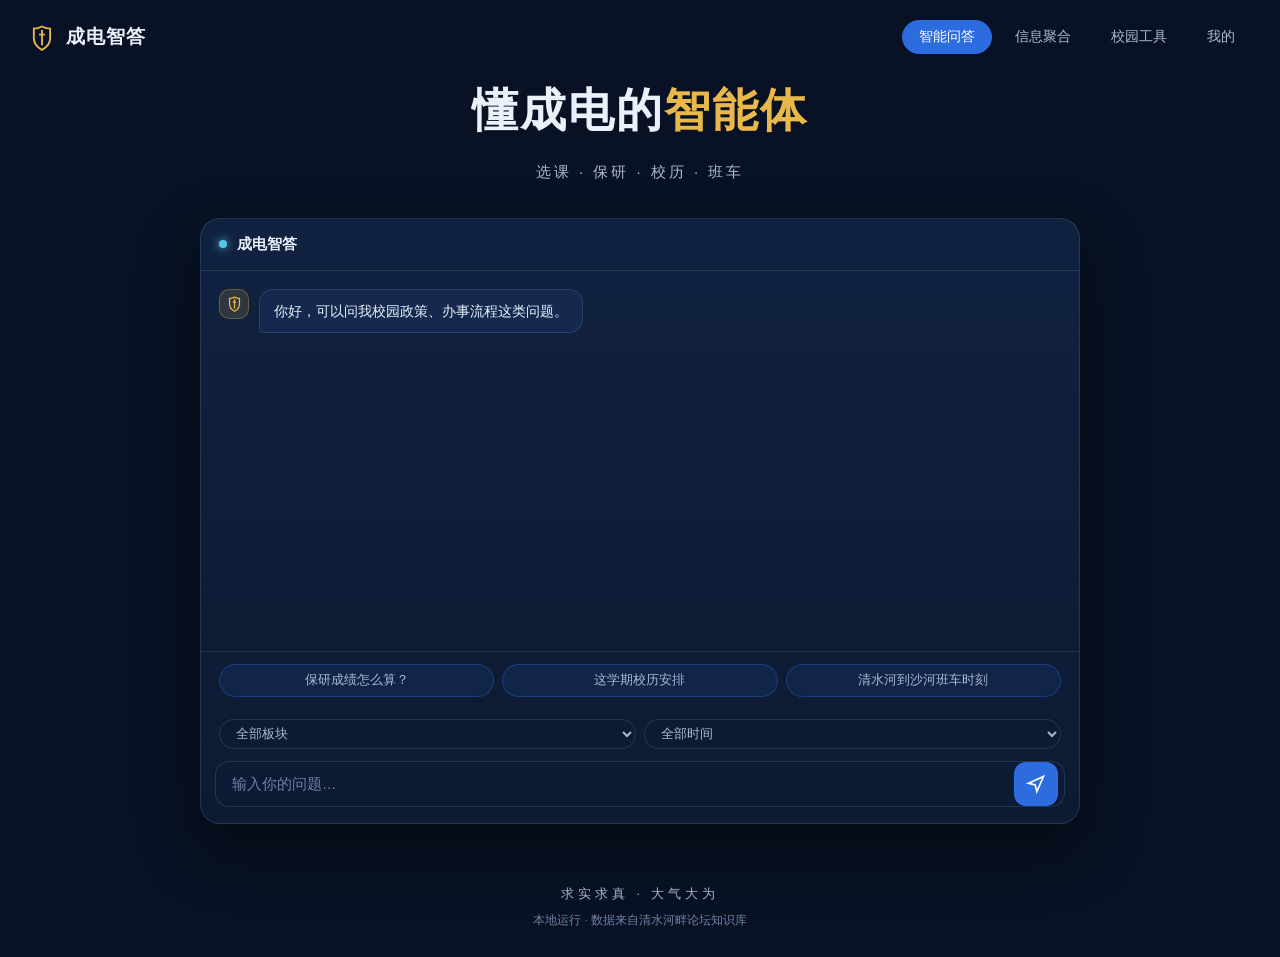
==== frontend/index.html @ b2af56e9 "refactor: 前端迁至 frontend/ 并拆分资源，补充前后端接口文档 - web/ 重命名为 frontend/，单文件拆为 index.html + assets/{style.css," ====
<!DOCTYPE html>
<html lang="zh-CN">
<head>
<meta charset="UTF-8">
<meta name="viewport" content="width=device-width, initial-scale=1.0">
<title>成电智答 · 电子科技大学校园智能体</title>
<link rel="icon" href="data:,">
<link rel="stylesheet" href="https://miaoda.feishu.cn/fonts/css2?family=Noto+Serif+SC:wght@600;700;900&family=Noto+Sans+SC:wght@300;400;500;700&display=swap">
<link rel="stylesheet" href="assets/style.css">
</head>
<body>
<div class="page">
  <div class="bg"></div>
  <div class="veil"></div>
  <div class="content">

    <div class="bar">
      <span class="brand">
        <svg class="logo" viewBox="0 0 24 24" fill="none" stroke="currentColor" stroke-width="1.6"><path d="M12 3c2.8 1.4 5 1.8 7 1.8v8.2c0 4.4-3.4 8-7 10-3.6-2-7-5.6-7-10V4.8c2 0 4.2-.4 7-1.8z"/><path d="M12 6v13M9.5 10h5"/></svg>
        成电智答
      </span>
      <nav class="nav" id="nav">
        <button class="nav-btn active" data-view="chat">智能问答</button>
        <button class="nav-btn" data-view="feed">信息聚合</button>
        <button class="nav-btn" data-view="tools">校园工具</button>
        <button class="nav-btn" data-view="mine">我的</button>
      </nav>
    </div>

    <div class="views">

      <!-- ===== 智能问答 ===== -->
      <section class="view active" id="view-chat">
        <div class="main">
          <h1>懂成电的<em>智能体</em></h1>
          <p class="sub">选课 · 保研 · 校历 · 班车</p>

          <div class="chat-card">
            <div class="chat-head">
              <span class="dot"></span>
              <span class="t">成电智答</span>
            </div>
            <div class="msg-area" id="msgArea">
              <div class="msg bot">
                <span class="msg-avatar"><svg viewBox="0 0 24 24" fill="none" stroke="currentColor" stroke-width="1.8"><path d="M12 3c2.8 1.4 5 1.8 7 1.8v8.2c0 4.4-3.4 8-7 10-3.6-2-7-5.6-7-10V4.8c2 0 4.2-.4 7-1.8z"/><path d="M12 6v13M9.5 10h5"/></svg></span>
                <div class="bubble">你好，可以问我校园政策、办事流程这类问题。</div>
              </div>
            </div>
            <div class="quick-row" id="quickRow">
              <button class="quick" data-q="保研成绩怎么算？">保研成绩怎么算？</button>
              <button class="quick" data-q="这学期校历安排">这学期校历安排</button>
              <button class="quick" data-q="清水河到沙河班车时刻">清水河到沙河班车时刻</button>
            </div>
            <div class="filter-row">
              <select id="boardSel" aria-label="板块筛选">
                <option value="">全部板块</option>
              </select>
              <select id="timeSel" aria-label="时间筛选">
                <option value="">全部时间</option>
                <option value="1m">最近一月</option>
                <option value="3m">最近三月</option>
                <option value="1y">最近一年</option>
                <option value="3y">最近三年</option>
              </select>
            </div>
            <div class="input-row">
              <div class="input-box">
                <input id="chatInput" type="text" placeholder="输入你的问题…" autocomplete="off">
                <button class="send-btn" id="sendBtn" aria-label="发送">
                  <svg viewBox="0 0 24 24" fill="none" stroke="currentColor" stroke-width="2"><path d="M3 11l18-8-8 18-2-8-8-2z"/></svg>
                </button>
              </div>
            </div>
          </div>
        </div>
      </section>

      <!-- ===== 信息聚合 ===== -->
      <section class="view" id="view-feed">
        <div class="pane">
          <div class="pane-head">
            <h2>信息<em>聚合</em></h2>
            <span class="pane-sub">通知公告 · 讲座 · 竞赛 · 招聘，来自论坛知识库</span>
          </div>
          <div class="feed-tabs" id="feedTabs"></div>
          <div class="feed-list" id="feedList"><div class="empty">加载中…</div></div>
          <div class="pager">
            <button id="prevPage">上一页</button>
            <span id="pageInfo"></span>
            <button id="nextPage">下一页</button>
          </div>
        </div>
      </section>

      <!-- ===== 校园工具 ===== -->
      <section class="view" id="view-tools">
        <div class="pane">
          <div class="pane-head">
            <h2>校园<em>工具</em></h2>
            <span class="pane-sub">校历 · 班车 · 课表 · 场馆，资料来自知识库检索</span>
          </div>
          <div class="tool-grid" id="toolGrid"><div class="empty">加载中…</div></div>
          <div class="tool-result" id="toolResult"></div>
        </div>
      </section>

      <!-- ===== 我的 ===== -->
      <section class="view" id="view-mine">
        <div class="pane">
          <div class="pane-head">
            <h2>我的<em>收藏</em></h2>
            <span class="pane-sub">收藏与订阅保存在本浏览器，无需登录</span>
          </div>
          <div class="mine-tabs">
            <button class="mtab active" data-mine="fav">收藏</button>
            <button class="mtab" data-mine="sub">订阅</button>
          </div>
          <div id="mineFav"><div class="empty">加载中…</div></div>
          <div id="mineSub" hidden></div>

          <div class="conn-box">
            <div class="conn-head" id="connToggle">
              <span>后端连接</span>
              <span class="state" id="connState">检测中…</span>
            </div>
            <div class="conn-body" id="connBody" hidden>
              <input type="text" id="apiBaseInput" placeholder="http://localhost:8000" spellcheck="false" />
              <div class="conn-actions">
                <button id="apiBaseSave">保存并重连</button>
                <button id="apiBaseReset" class="ghost">恢复默认</button>
              </div>
              <div class="conn-tip" id="connTip">
                本页面部署在 GitHub Pages（https），浏览器豁免 localhost 的混合内容限制，因此可直接访问本机后端。
                若后端端口有变或改用隧道地址，在此修改即可。
              </div>
            </div>
          </div>
        </div>
      </section>

    </div>

    <div class="foot">
      <div class="motto">求实求真 · 大气大为</div>
      <div class="note">本地运行 · 数据来自清水河畔论坛知识库</div>
    </div>

  </div>
</div>

<script src="config.js"></script>
<script src="assets/app.js"></script>
</body>
</html>
---- frontend/assets/style.css ----
:root{
  --bg:#081224;
  --bg-soft:#0C1B33;
  --card:#10213F;
  --card-2:#14294D;
  --line:rgba(150,180,228,0.16);
  --primary:#2D6CDF;
  --primary-deep:#1B4FA8;
  --accent:#E8B84B;
  --cyan:#57C7E4;
  --text:#EAF1FB;
  --text-2:#A9B9D2;
  --text-3:#6E82A6;
  --serif:'Noto Serif SC','Songti SC','STSong',serif;
  --sans:'Noto Sans SC','PingFang SC','Microsoft YaHei',sans-serif;
}
*{margin:0;padding:0;box-sizing:border-box}
html{scroll-behavior:smooth}
body{background:var(--bg);color:var(--text);font-family:var(--sans);line-height:1.6;-webkit-font-smoothing:antialiased}
button{font-family:inherit;cursor:pointer}
svg{display:block}

/* ===== 页 ===== */
.page{position:relative;min-height:100vh;display:flex;flex-direction:column}
.bg{position:absolute;inset:0;background-image:url('https://aka.doubaocdn.com/s/AueEtGcVEj');background-size:cover;background-position:center 32%;opacity:.6}
.veil{position:absolute;inset:0;background:linear-gradient(180deg,rgba(8,18,36,0.74) 0%,rgba(8,18,36,0.4) 50%,var(--bg) 100%)}
.content{position:relative;flex:1;display:flex;flex-direction:column}

/* ===== 顶栏 ===== */
.bar{display:flex;align-items:center;justify-content:space-between;gap:14px;padding:20px 28px;flex-wrap:wrap}
.brand{display:flex;align-items:center;gap:10px;font-family:var(--serif);font-weight:700;font-size:19px;letter-spacing:1px}
.brand .logo{width:28px;height:28px;color:var(--accent)}
.nav{display:flex;gap:6px;flex-wrap:wrap}
.nav-btn{font-size:13.5px;color:var(--text-2);background:transparent;border:1px solid transparent;border-radius:999px;padding:7px 16px;transition:all .2s}
.nav-btn:hover{color:#fff;border-color:var(--line)}
.nav-btn.active{color:#fff;background:var(--primary);border-color:var(--primary)}

/* ===== 视图 ===== */
.views{position:relative;flex:1;display:flex;flex-direction:column}
.view{display:none;flex:1;flex-direction:column}
.view.active{display:flex}

/* ===== 主体（问答） ===== */
.main{flex:1;display:flex;flex-direction:column;align-items:center;justify-content:center;padding:0 24px 40px;text-align:center}
.main h1{font-family:var(--serif);font-weight:900;font-size:clamp(30px,4.6vw,46px);letter-spacing:2px}
.main h1 em{font-style:normal;color:var(--accent)}
.main .sub{margin-top:12px;color:var(--text-2);font-size:15px;letter-spacing:3px}

/* ===== 面板（信息聚合/工具/我的共用） ===== */
.pane{width:100%;max-width:880px;margin:0 auto;padding:10px 24px 48px}
.pane-head{text-align:center;margin-bottom:18px}
.pane-head h2{font-family:var(--serif);font-weight:900;font-size:clamp(24px,3.4vw,32px);letter-spacing:2px}
.pane-head h2 em{font-style:normal;color:var(--accent)}
.pane-sub{display:block;margin-top:6px;font-size:13px;color:var(--text-3);letter-spacing:1px}

/* ===== 聊天卡 ===== */
.chat-card{width:100%;max-width:880px;margin-top:34px;text-align:left;background:linear-gradient(180deg,rgba(18,35,66,0.94),rgba(13,27,50,0.97));border:1px solid var(--line);border-radius:20px;overflow:hidden;box-shadow:0 24px 60px rgba(0,0,0,0.45)}
.chat-head{display:flex;align-items:center;gap:10px;padding:14px 18px;border-bottom:1px solid var(--line)}
.chat-head .dot{width:8px;height:8px;border-radius:50%;background:var(--cyan);box-shadow:0 0 8px var(--cyan);animation:pulse 2.4s infinite}
@keyframes pulse{0%,100%{opacity:1}50%{opacity:.35}}
.chat-head .t{font-size:14.5px;font-weight:600}
.msg-area{height:380px;overflow-y:auto;padding:18px 18px 6px;display:flex;flex-direction:column;gap:14px;scrollbar-width:thin;scrollbar-color:rgba(150,180,228,0.25) transparent}
.msg{display:flex;gap:10px;max-width:92%}
.msg.user{align-self:flex-end;flex-direction:row-reverse}
.msg-avatar{flex:0 0 30px;width:30px;height:30px;border-radius:10px;display:flex;align-items:center;justify-content:center}
.msg.user .msg-avatar{background:var(--primary);color:#fff}
.msg.bot .msg-avatar{background:rgba(232,184,75,0.14);color:var(--accent);border:1px solid rgba(232,184,75,0.3)}
.msg-avatar svg{width:17px;height:17px}
.bubble{padding:10px 14px;border-radius:14px;font-size:14px;animation:msgIn .35s ease-out;white-space:pre-wrap;word-break:break-word}
@keyframes msgIn{from{opacity:0;transform:translateY(10px)}to{opacity:1;transform:none}}
.msg.user .bubble{background:var(--primary-deep);border-bottom-right-radius:4px}
.msg.bot .bubble{background:var(--card-2);border:1px solid var(--line);border-bottom-left-radius:4px}
.src-line{display:flex;align-items:center;gap:6px;margin-top:8px;font-size:11.5px;color:var(--text-3)}
.src-line svg{width:12px;height:12px;color:var(--cyan)}
.src-detail{margin-top:8px;font-size:12px}
.src-detail summary{cursor:pointer;color:var(--text-3);user-select:none}
.src-detail summary:hover{color:var(--cyan)}
.src-item{display:flex;gap:8px;align-items:center;padding:5px 0;border-top:1px dashed var(--line)}
.src-item a{flex:1;min-width:0;color:var(--cyan);text-decoration:none;overflow:hidden;text-overflow:ellipsis;white-space:nowrap}
.src-item a:hover{text-decoration:underline}
.src-item .src-meta{color:var(--text-3);white-space:nowrap;font-size:11px}
.typing{display:inline-flex;gap:5px;padding:6px 2px}
.typing i{width:7px;height:7px;border-radius:50%;background:var(--text-3);animation:blink 1.2s infinite}
.typing i:nth-child(2){animation-delay:.2s}
.typing i:nth-child(3){animation-delay:.4s}
@keyframes blink{0%,80%,100%{opacity:.25}40%{opacity:1}}
.quick-row{display:flex;flex-wrap:wrap;gap:8px;padding:12px 18px;border-top:1px solid var(--line)}
.quick{font-size:12.5px;color:var(--text-2);background:rgba(45,108,223,0.12);border:1px solid rgba(45,108,223,0.35);border-radius:999px;padding:7px 14px;transition:all .2s}
.quick-row .quick{flex:1;text-align:center}
.quick:hover{color:#fff;background:var(--primary);border-color:var(--primary)}
.filter-row{display:flex;gap:8px;padding:10px 18px 0;flex-wrap:wrap}
.filter-row select{font-family:inherit;font-size:12.5px;color:var(--text-2);background:var(--bg-soft);border:1px solid var(--line);border-radius:999px;padding:6px 12px;outline:none;transition:border-color .2s;cursor:pointer;flex:1;min-width:0}
.filter-row select:focus{border-color:var(--primary)}
.filter-row select option{background:var(--bg-soft);color:var(--text)}
.input-row{display:flex;align-items:center;gap:10px;padding:12px 14px 16px}
.input-box{flex:1;display:flex;align-items:center;background:var(--bg-soft);border:1px solid var(--line);border-radius:14px;padding:0 6px 0 16px;transition:border-color .25s,box-shadow .25s}
.input-box:focus-within{border-color:var(--primary);box-shadow:0 0 0 3px rgba(45,108,223,0.22)}
.input-box input{flex:1;background:none;border:none;outline:none;color:var(--text);font-size:14.5px;font-family:inherit;height:42px;min-width:0}
.input-box input::placeholder{color:var(--text-3)}
.send-btn{width:44px;height:44px;border:none;border-radius:12px;background:var(--primary);color:#fff;display:flex;align-items:center;justify-content:center;transition:background .2s,transform .15s}
.send-btn:hover{background:#3B7AE8}
.send-btn:active{transform:scale(.94)}
.send-btn svg{width:20px;height:20px}

/* ===== 信息聚合 ===== */
.feed-tabs{display:flex;gap:8px;justify-content:center;flex-wrap:wrap;margin-bottom:16px}
.ftab{font-size:13px;color:var(--text-2);background:rgba(45,108,223,0.1);border:1px solid var(--line);border-radius:999px;padding:7px 18px;transition:all .2s}
.ftab:hover{color:#fff;border-color:var(--primary)}
.ftab.active{color:#fff;background:var(--primary);border-color:var(--primary)}
.feed-list{display:flex;flex-direction:column;gap:10px;min-height:120px}
.feed-item{display:flex;gap:12px;align-items:flex-start;background:rgba(16,33,63,0.88);border:1px solid var(--line);border-radius:14px;padding:14px 16px;transition:border-color .2s}
.feed-item:hover{border-color:rgba(45,108,223,0.55)}
.fi-main{flex:1;min-width:0}
.fi-title{display:block;color:var(--text);font-size:15px;font-weight:600;text-decoration:none;line-height:1.45}
.fi-title:hover{color:var(--cyan)}
.fi-meta{margin-top:4px;font-size:12px;color:var(--text-3)}
.fi-snippet{margin-top:6px;font-size:13px;color:var(--text-2);display:-webkit-box;-webkit-line-clamp:2;-webkit-box-orient:vertical;overflow:hidden}
.fav-btn{flex:0 0 auto;width:34px;height:34px;border-radius:10px;border:1px solid var(--line);background:transparent;color:var(--text-3);font-size:16px;line-height:1;transition:all .2s}
.fav-btn:hover{border-color:var(--accent);color:var(--accent)}
.fav-btn.on{color:var(--accent);border-color:rgba(232,184,75,0.5);background:rgba(232,184,75,0.1)}
.fav-btn.mini{width:26px;height:26px;font-size:13px;border-radius:8px}
.pager{display:flex;gap:12px;justify-content:center;align-items:center;margin-top:18px}
.pager button{font-size:12.5px;color:var(--text-2);background:rgba(45,108,223,0.12);border:1px solid rgba(45,108,223,0.35);border-radius:999px;padding:7px 16px;transition:all .2s}
.pager button:hover:not(:disabled){color:#fff;background:var(--primary);border-color:var(--primary)}
.pager button:disabled{opacity:.35;cursor:default}
.pager span{font-size:12.5px;color:var(--text-3)}
.empty{text-align:center;color:var(--text-3);font-size:14px;padding:34px 0}

/* ===== 校园工具 ===== */
.tool-grid{display:grid;grid-template-columns:repeat(auto-fill,minmax(230px,1fr));gap:12px}
.tool-card{background:rgba(16,33,63,0.88);border:1px solid var(--line);border-radius:14px;padding:16px;text-align:left;color:var(--text);transition:all .2s}
.tool-card:hover{border-color:var(--primary);transform:translateY(-2px)}
.tool-card.active{border-color:var(--primary);background:var(--card-2)}
.tool-card .t-name{font-size:16px;font-weight:600}
.tool-card .t-desc{margin-top:6px;font-size:12.5px;color:var(--text-3)}
.tool-result{margin-top:20px}
.tr-head{display:flex;justify-content:space-between;align-items:center;gap:10px;flex-wrap:wrap;margin-bottom:10px}
.tr-title{font-size:14.5px;font-weight:600;color:var(--accent)}
.tool-result .feed-list{min-height:60px}

/* ===== 我的 ===== */
.conn-box{margin-top:22px;border:1px solid var(--line);border-radius:12px;background:rgba(45,108,223,0.06);overflow:hidden}
.conn-head{display:flex;justify-content:space-between;align-items:center;gap:10px;padding:11px 16px;font-size:13.5px;color:var(--text-2);cursor:pointer;user-select:none}
.conn-head:hover{color:var(--text)}
.conn-head .state{flex:none;font-size:12px;padding:3px 10px;border-radius:999px;border:1px solid var(--line);color:var(--text-3)}
.conn-head .state.ok{color:#3ddc84;border-color:rgba(61,220,132,.45);background:rgba(61,220,132,.1)}
.conn-head .state.bad{color:#ff6b6b;border-color:rgba(255,107,107,.45);background:rgba(255,107,107,.1)}
.conn-body{padding:2px 16px 15px}
.conn-body input{width:100%;font-family:inherit;font-size:13px;color:var(--text);background:var(--bg-soft);border:1px solid var(--line);border-radius:8px;padding:9px 12px;outline:none;margin-bottom:10px}
.conn-body input:focus{border-color:var(--primary)}
.conn-actions{display:flex;gap:8px;flex-wrap:wrap}
.conn-actions button{font-size:12.5px;color:var(--text-2);background:rgba(45,108,223,.12);border:1px solid rgba(45,108,223,.35);border-radius:999px;padding:7px 16px;transition:all .2s}
.conn-actions button:hover{color:#fff;border-color:var(--primary)}
.conn-actions button.ghost{background:transparent;border-color:var(--line)}
.conn-tip{font-size:12px;color:var(--text-3);line-height:1.75;margin-top:10px;word-break:break-all}
.mine-tabs{display:flex;gap:8px;justify-content:center;margin-bottom:16px}
.mtab{font-size:13px;color:var(--text-2);background:rgba(45,108,223,0.1);border:1px solid var(--line);border-radius:999px;padding:7px 22px;transition:all .2s}
.mtab:hover{color:#fff;border-color:var(--primary)}
.mtab.active{color:#fff;background:var(--primary);border-color:var(--primary)}
.sub-bar{display:flex;gap:8px;justify-content:center;flex-wrap:wrap;align-items:center;margin-bottom:14px}
.sub-bar select{font-family:inherit;font-size:12.5px;color:var(--text-2);background:var(--bg-soft);border:1px solid var(--line);border-radius:999px;padding:7px 12px;outline:none;cursor:pointer;max-width:240px}
.sub-bar select option{background:var(--bg-soft);color:var(--text)}
.chips{display:flex;gap:8px;flex-wrap:wrap;justify-content:center;margin-bottom:18px}
.chip{display:inline-flex;align-items:center;gap:7px;background:rgba(45,108,223,0.15);border:1px solid rgba(45,108,223,0.4);color:var(--text);border-radius:999px;padding:5px 13px;font-size:12.5px}
.chip .x{cursor:pointer;color:var(--text-3);font-size:14px}
.chip .x:hover{color:#f66}
.sub-group{margin-bottom:18px}
.sub-group h3{font-size:14px;color:var(--accent);margin-bottom:8px;font-weight:600}
.mine-section-title{text-align:center;font-size:13.5px;color:var(--text-2);margin:4px 0 12px}

/* ===== 页脚 ===== */
.foot{padding:20px 24px 28px;text-align:center}
.foot .motto{font-family:var(--serif);color:var(--text-2);font-size:13px;letter-spacing:4px}
.foot .note{margin-top:6px;font-size:11.5px;color:var(--text-3)}

@media (max-width:768px){
  .bar{padding:16px 18px}
  .main{padding:0 16px 28px}
  .chat-card{margin-top:26px}
  .msg-area{height:340px}
  .pane{padding:8px 16px 40px}
}
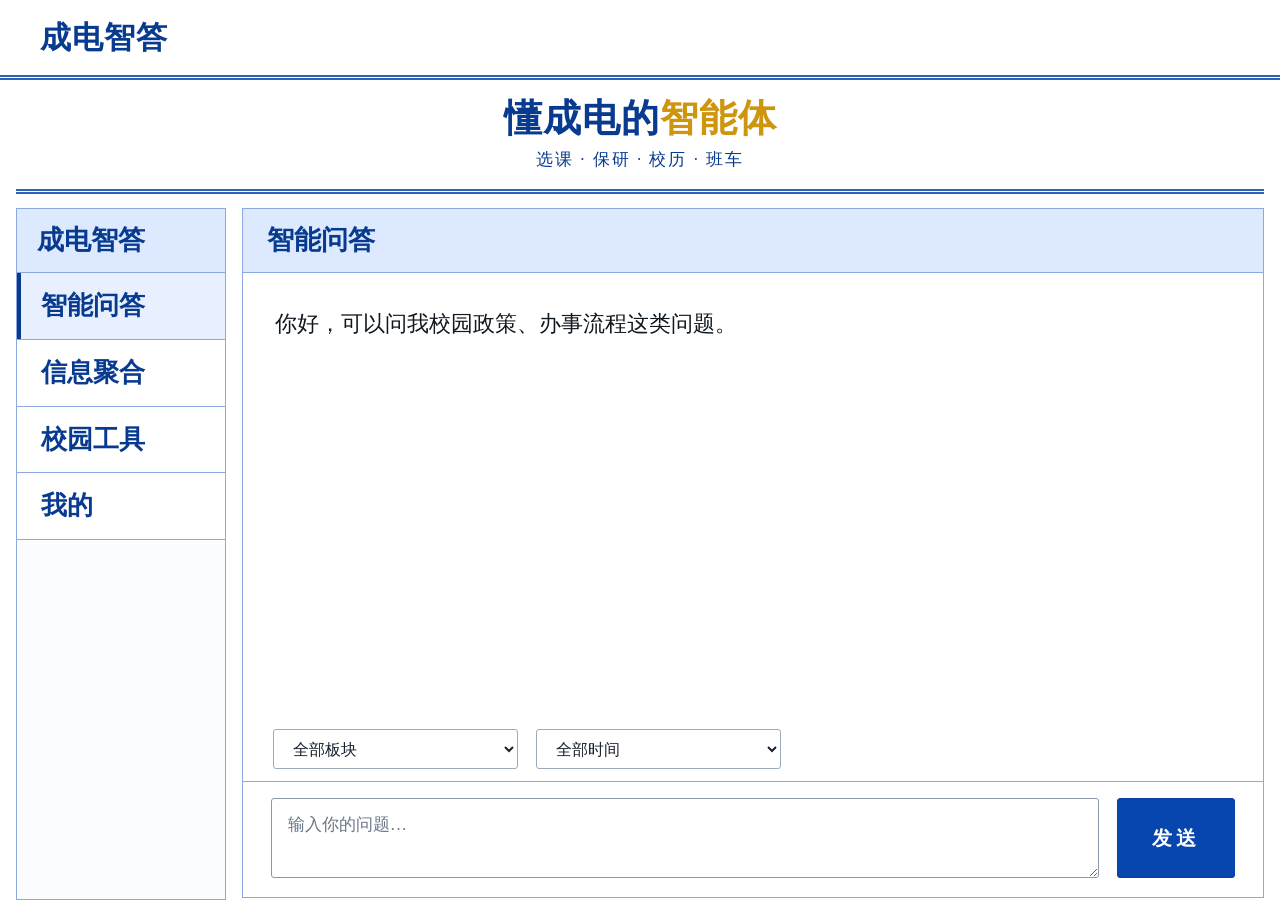
==== commit 4cc66918: "feat(frontend): enlarge forum chat and show original source links" ====
--- a/frontend/index.html
+++ b/frontend/index.html
@@ -7,8 +7,9 @@
 <link rel="icon" href="data:,">
 <link rel="stylesheet" href="https://miaoda.feishu.cn/fonts/css2?family=Noto+Serif+SC:wght@600;700;900&family=Noto+Sans+SC:wght@300;400;500;700&display=swap">
 <link rel="stylesheet" href="assets/style.css">
+    <link rel="stylesheet" href="assets/forum.css">
 </head>
-<body>
+<body data-view="chat">
 <div class="page">
   <div class="bg"></div>
   <div class="veil"></div>
@@ -19,37 +20,35 @@
         <svg class="logo" viewBox="0 0 24 24" fill="none" stroke="currentColor" stroke-width="1.6"><path d="M12 3c2.8 1.4 5 1.8 7 1.8v8.2c0 4.4-3.4 8-7 10-3.6-2-7-5.6-7-10V4.8c2 0 4.2-.4 7-1.8z"/><path d="M12 6v13M9.5 10h5"/></svg>
         成电智答
       </span>
-      <nav class="nav" id="nav">
-        <button class="nav-btn active" data-view="chat">智能问答</button>
+    </div>
+
+    <div class="site-hero" id="siteHero"><h1>懂成电的<em>智能体</em></h1><p>选课 · 保研 · 校历 · 班车</p></div>
+    <div class="forum-layout">
+      <aside class="forum-sidebar" aria-label="栏目导航">
+        <div class="forum-sidebar-title">成电智答</div>
+      <nav class="nav" id="nav" aria-label="主导航">
+        <button class="nav-btn active" data-view="chat" aria-current="page">智能问答</button>
         <button class="nav-btn" data-view="feed">信息聚合</button>
         <button class="nav-btn" data-view="tools">校园工具</button>
         <button class="nav-btn" data-view="mine">我的</button>
       </nav>
-    </div>
-
-    <div class="views">
+      </aside>
+      <main class="forum-main">
+        <div class="views">
 
       <!-- ===== 智能问答 ===== -->
       <section class="view active" id="view-chat">
         <div class="main">
-          <h1>懂成电的<em>智能体</em></h1>
-          <p class="sub">选课 · 保研 · 校历 · 班车</p>
 
           <div class="chat-card">
             <div class="chat-head">
-              <span class="dot"></span>
-              <span class="t">成电智答</span>
+              <span class="t">智能问答</span>
             </div>
-            <div class="msg-area" id="msgArea">
+            <div class="msg-area" id="msgArea" role="log" aria-label="问答记录" aria-live="polite" aria-relevant="additions">
               <div class="msg bot">
                 <span class="msg-avatar"><svg viewBox="0 0 24 24" fill="none" stroke="currentColor" stroke-width="1.8"><path d="M12 3c2.8 1.4 5 1.8 7 1.8v8.2c0 4.4-3.4 8-7 10-3.6-2-7-5.6-7-10V4.8c2 0 4.2-.4 7-1.8z"/><path d="M12 6v13M9.5 10h5"/></svg></span>
                 <div class="bubble">你好，可以问我校园政策、办事流程这类问题。</div>
               </div>
-            </div>
-            <div class="quick-row" id="quickRow">
-              <button class="quick" data-q="保研成绩怎么算？">保研成绩怎么算？</button>
-              <button class="quick" data-q="这学期校历安排">这学期校历安排</button>
-              <button class="quick" data-q="清水河到沙河班车时刻">清水河到沙河班车时刻</button>
             </div>
             <div class="filter-row">
               <select id="boardSel" aria-label="板块筛选">
@@ -65,7 +64,7 @@
             </div>
             <div class="input-row">
               <div class="input-box">
-                <input id="chatInput" type="text" placeholder="输入你的问题…" autocomplete="off">
+                <textarea id="chatInput" rows="3" aria-label="输入校园问题" placeholder="输入你的问题…"></textarea>
                 <button class="send-btn" id="sendBtn" aria-label="发送">
                   <svg viewBox="0 0 24 24" fill="none" stroke="currentColor" stroke-width="2"><path d="M3 11l18-8-8 18-2-8-8-2z"/></svg>
                 </button>
@@ -84,10 +83,10 @@
           </div>
           <div class="feed-tabs" id="feedTabs"></div>
           <div class="feed-list" id="feedList"><div class="empty">加载中…</div></div>
-          <div class="pager">
-            <button id="prevPage">上一页</button>
+          <div class="pager" hidden>
+            <button id="prevPage" disabled>上一页</button>
             <span id="pageInfo"></span>
-            <button id="nextPage">下一页</button>
+            <button id="nextPage" disabled>下一页</button>
           </div>
         </div>
       </section>
@@ -112,19 +111,19 @@
             <span class="pane-sub">收藏与订阅保存在本浏览器，无需登录</span>
           </div>
           <div class="mine-tabs">
-            <button class="mtab active" data-mine="fav">收藏</button>
-            <button class="mtab" data-mine="sub">订阅</button>
+            <button class="mtab active" data-mine="fav" aria-pressed="true">收藏</button>
+            <button class="mtab" data-mine="sub" aria-pressed="false">订阅</button>
           </div>
           <div id="mineFav"><div class="empty">加载中…</div></div>
           <div id="mineSub" hidden></div>
 
           <div class="conn-box">
-            <div class="conn-head" id="connToggle">
+            <button class="conn-head" id="connToggle" type="button" aria-expanded="false" aria-controls="connBody">
               <span>后端连接</span>
               <span class="state" id="connState">检测中…</span>
-            </div>
+            </button>
             <div class="conn-body" id="connBody" hidden>
-              <input type="text" id="apiBaseInput" placeholder="http://localhost:8000" spellcheck="false" />
+              <input type="url" id="apiBaseInput" aria-label="后端地址" placeholder="http://localhost:8000" spellcheck="false" />
               <div class="conn-actions">
                 <button id="apiBaseSave">保存并重连</button>
                 <button id="apiBaseReset" class="ghost">恢复默认</button>
@@ -138,6 +137,8 @@
         </div>
       </section>
 
+        </div>
+      </main>
     </div>
 
     <div class="foot">
--- a/frontend/assets/style.css
+++ b/frontend/assets/style.css
@@ -10,11 +10,14 @@
   --cyan:#57C7E4;
   --text:#EAF1FB;
   --text-2:#A9B9D2;
-  --text-3:#6E82A6;
+  --text-3:#96A9C8;
   --serif:'Noto Serif SC','Songti SC','STSong',serif;
   --sans:'Noto Sans SC','PingFang SC','Microsoft YaHei',sans-serif;
 }
 *{margin:0;padding:0;box-sizing:border-box}
+[hidden]{display:none!important}
+:focus-visible{outline:2px solid var(--accent);outline-offset:3px}
+::selection{background:var(--primary);color:#fff}
 html{scroll-behavior:smooth}
 body{background:var(--bg);color:var(--text);font-family:var(--sans);line-height:1.6;-webkit-font-smoothing:antialiased}
 button{font-family:inherit;cursor:pointer}
@@ -31,7 +34,7 @@
 .brand{display:flex;align-items:center;gap:10px;font-family:var(--serif);font-weight:700;font-size:19px;letter-spacing:1px}
 .brand .logo{width:28px;height:28px;color:var(--accent)}
 .nav{display:flex;gap:6px;flex-wrap:wrap}
-.nav-btn{font-size:13.5px;color:var(--text-2);background:transparent;border:1px solid transparent;border-radius:999px;padding:7px 16px;transition:all .2s}
+.nav-btn{min-height:40px;font-size:13.5px;color:var(--text-2);background:transparent;border:1px solid transparent;border-radius:999px;padding:7px 16px;transition:all .2s}
 .nav-btn:hover{color:#fff;border-color:var(--line)}
 .nav-btn.active{color:#fff;background:var(--primary);border-color:var(--primary)}
 
@@ -41,7 +44,7 @@
 .view.active{display:flex}
 
 /* ===== 主体（问答） ===== */
-.main{flex:1;display:flex;flex-direction:column;align-items:center;justify-content:center;padding:0 24px 40px;text-align:center}
+.main{flex:1;display:flex;flex-direction:column;align-items:center;justify-content:center;padding:12px 24px 28px;text-align:center}
 .main h1{font-family:var(--serif);font-weight:900;font-size:clamp(30px,4.6vw,46px);letter-spacing:2px}
 .main h1 em{font-style:normal;color:var(--accent)}
 .main .sub{margin-top:12px;color:var(--text-2);font-size:15px;letter-spacing:3px}
@@ -54,12 +57,12 @@
 .pane-sub{display:block;margin-top:6px;font-size:13px;color:var(--text-3);letter-spacing:1px}
 
 /* ===== 聊天卡 ===== */
-.chat-card{width:100%;max-width:880px;margin-top:34px;text-align:left;background:linear-gradient(180deg,rgba(18,35,66,0.94),rgba(13,27,50,0.97));border:1px solid var(--line);border-radius:20px;overflow:hidden;box-shadow:0 24px 60px rgba(0,0,0,0.45)}
+.chat-card{width:100%;max-width:880px;margin-top:24px;text-align:left;background:linear-gradient(180deg,rgba(18,35,66,0.94),rgba(13,27,50,0.97));border:1px solid var(--line);border-radius:20px;overflow:hidden;box-shadow:0 24px 60px rgba(0,0,0,0.45)}
 .chat-head{display:flex;align-items:center;gap:10px;padding:14px 18px;border-bottom:1px solid var(--line)}
 .chat-head .dot{width:8px;height:8px;border-radius:50%;background:var(--cyan);box-shadow:0 0 8px var(--cyan);animation:pulse 2.4s infinite}
 @keyframes pulse{0%,100%{opacity:1}50%{opacity:.35}}
 .chat-head .t{font-size:14.5px;font-weight:600}
-.msg-area{height:380px;overflow-y:auto;padding:18px 18px 6px;display:flex;flex-direction:column;gap:14px;scrollbar-width:thin;scrollbar-color:rgba(150,180,228,0.25) transparent}
+.msg-area{height:clamp(180px,32vh,300px);overflow-y:auto;padding:18px 18px 6px;display:flex;flex-direction:column;gap:14px;scrollbar-width:thin;scrollbar-color:rgba(150,180,228,0.25) transparent}
 .msg{display:flex;gap:10px;max-width:92%}
 .msg.user{align-self:flex-end;flex-direction:row-reverse}
 .msg-avatar{flex:0 0 30px;width:30px;height:30px;border-radius:10px;display:flex;align-items:center;justify-content:center}
@@ -85,7 +88,7 @@
 .typing i:nth-child(3){animation-delay:.4s}
 @keyframes blink{0%,80%,100%{opacity:.25}40%{opacity:1}}
 .quick-row{display:flex;flex-wrap:wrap;gap:8px;padding:12px 18px;border-top:1px solid var(--line)}
-.quick{font-size:12.5px;color:var(--text-2);background:rgba(45,108,223,0.12);border:1px solid rgba(45,108,223,0.35);border-radius:999px;padding:7px 14px;transition:all .2s}
+.quick{min-height:40px;font-size:12.5px;color:var(--text-2);background:rgba(45,108,223,0.12);border:1px solid rgba(45,108,223,0.35);border-radius:999px;padding:7px 14px;transition:all .2s}
 .quick-row .quick{flex:1;text-align:center}
 .quick:hover{color:#fff;background:var(--primary);border-color:var(--primary)}
 .filter-row{display:flex;gap:8px;padding:10px 18px 0;flex-wrap:wrap}
@@ -115,16 +118,20 @@
 .fi-title:hover{color:var(--cyan)}
 .fi-meta{margin-top:4px;font-size:12px;color:var(--text-3)}
 .fi-snippet{margin-top:6px;font-size:13px;color:var(--text-2);display:-webkit-box;-webkit-line-clamp:2;-webkit-box-orient:vertical;overflow:hidden}
-.fav-btn{flex:0 0 auto;width:34px;height:34px;border-radius:10px;border:1px solid var(--line);background:transparent;color:var(--text-3);font-size:16px;line-height:1;transition:all .2s}
+.fav-btn{flex:0 0 auto;width:40px;height:40px;border-radius:10px;border:1px solid var(--line);background:transparent;color:var(--text-3);font-size:16px;line-height:1;transition:all .2s}
 .fav-btn:hover{border-color:var(--accent);color:var(--accent)}
 .fav-btn.on{color:var(--accent);border-color:rgba(232,184,75,0.5);background:rgba(232,184,75,0.1)}
-.fav-btn.mini{width:26px;height:26px;font-size:13px;border-radius:8px}
+.fav-btn.mini{width:34px;height:34px;font-size:13px;border-radius:8px}
 .pager{display:flex;gap:12px;justify-content:center;align-items:center;margin-top:18px}
 .pager button{font-size:12.5px;color:var(--text-2);background:rgba(45,108,223,0.12);border:1px solid rgba(45,108,223,0.35);border-radius:999px;padding:7px 16px;transition:all .2s}
 .pager button:hover:not(:disabled){color:#fff;background:var(--primary);border-color:var(--primary)}
 .pager button:disabled{opacity:.35;cursor:default}
 .pager span{font-size:12.5px;color:var(--text-3)}
 .empty{text-align:center;color:var(--text-3);font-size:14px;padding:34px 0}
+.empty-action{display:block;margin:12px auto 0;min-height:40px;padding:7px 18px;border:1px solid var(--primary);border-radius:999px;background:rgba(45,108,223,.16);color:var(--text);font-size:13px}
+.empty-action:hover{background:var(--primary)}
+.retry-chat{display:block;margin-top:10px;padding:6px 12px;border:1px solid var(--primary);border-radius:8px;background:rgba(45,108,223,.2);color:var(--text);font-size:12.5px}
+.retry-chat:hover{background:var(--primary)}
 
 /* ===== 校园工具 ===== */
 .tool-grid{display:grid;grid-template-columns:repeat(auto-fill,minmax(230px,1fr));gap:12px}
@@ -140,7 +147,7 @@
 
 /* ===== 我的 ===== */
 .conn-box{margin-top:22px;border:1px solid var(--line);border-radius:12px;background:rgba(45,108,223,0.06);overflow:hidden}
-.conn-head{display:flex;justify-content:space-between;align-items:center;gap:10px;padding:11px 16px;font-size:13.5px;color:var(--text-2);cursor:pointer;user-select:none}
+.conn-head{width:100%;border:0;background:transparent;font-family:inherit;text-align:left;display:flex;justify-content:space-between;align-items:center;gap:10px;padding:11px 16px;font-size:13.5px;color:var(--text-2);cursor:pointer;user-select:none}
 .conn-head:hover{color:var(--text)}
 .conn-head .state{flex:none;font-size:12px;padding:3px 10px;border-radius:999px;border:1px solid var(--line);color:var(--text-3)}
 .conn-head .state.ok{color:#3ddc84;border-color:rgba(61,220,132,.45);background:rgba(61,220,132,.1)}
@@ -162,7 +169,7 @@
 .sub-bar select option{background:var(--bg-soft);color:var(--text)}
 .chips{display:flex;gap:8px;flex-wrap:wrap;justify-content:center;margin-bottom:18px}
 .chip{display:inline-flex;align-items:center;gap:7px;background:rgba(45,108,223,0.15);border:1px solid rgba(45,108,223,0.4);color:var(--text);border-radius:999px;padding:5px 13px;font-size:12.5px}
-.chip .x{cursor:pointer;color:var(--text-3);font-size:14px}
+.chip .x{min-width:28px;min-height:28px;border:0;background:transparent;cursor:pointer;color:var(--text-3);font-size:18px;line-height:1}
 .chip .x:hover{color:#f66}
 .sub-group{margin-bottom:18px}
 .sub-group h3{font-size:14px;color:var(--accent);margin-bottom:8px;font-weight:600}
@@ -176,7 +183,11 @@
 @media (max-width:768px){
   .bar{padding:16px 18px}
   .main{padding:0 16px 28px}
-  .chat-card{margin-top:26px}
-  .msg-area{height:340px}
+  .chat-card{margin-top:22px}
+  .msg-area{height:clamp(190px,34vh,290px)}
   .pane{padding:8px 16px 40px}
 }
+
+@media (prefers-reduced-motion:reduce){*,*::before,*::after{animation-duration:.01ms!important;transition-duration:.01ms!important;scroll-behavior:auto!important}}
+
+@media (max-width:480px){.nav{width:100%;display:grid;grid-template-columns:repeat(4,minmax(0,1fr));gap:4px}.nav-btn{padding:7px 3px;font-size:12px;white-space:nowrap}.quick-row{flex-wrap:nowrap;overflow-x:auto;scrollbar-width:thin}.quick-row .quick{flex:0 0 auto;white-space:nowrap}.main h1{font-size:clamp(27px,8vw,34px)}}
--- a/frontend/assets/forum.css
+++ b/frontend/assets/forum.css
@@ -0,0 +1,145 @@
+
+:root{--forum-blue:#083b90;--forum-link:#0646c4;--forum-line:#8ba9df;--forum-soft:#e8f0ff;--forum-text:#101820}
+*{box-sizing:border-box}
+html{background:#fff}
+body{background:#fff;color:var(--forum-text);font-family:"Noto Serif SC","Songti SC","SimSun",serif}
+button,input,select,textarea{font:inherit}
+button:focus-visible,select:focus-visible,input:focus-visible,textarea:focus-visible,a:focus-visible,summary:focus-visible{outline:3px solid #df9d12;outline-offset:2px}
+.bg,.veil{display:none}
+.page{min-height:100vh}
+.content{width:100%;background:#fff}
+.bar{min-height:80px;padding:12px 40px;border-bottom:5px double #2f61b4;display:flex;align-items:center;justify-content:flex-start}
+.brand{font-size:31px;font-weight:800;color:var(--forum-blue);letter-spacing:1px}
+.brand .logo{display:none}
+.site-hero{text-align:center;padding:34px 20px 30px;margin:0 16px;border-bottom:5px double #2f61b4}
+.site-hero h1{font-size:clamp(36px,4.2vw,60px);line-height:1.25;letter-spacing:1px;color:var(--forum-blue);font-weight:800}
+.site-hero h1 em{font-style:normal;color:#ce950f}
+.site-hero p{font-size:clamp(17px,2vw,26px);letter-spacing:4px;color:var(--forum-blue);margin-top:10px}
+body:not([data-view="chat"]) .site-hero{display:none}
+.forum-layout{display:grid;grid-template-columns:210px minmax(0,1fr);gap:16px;margin:22px auto 0;padding:0 16px;width:min(1500px,100%);align-items:stretch;flex:1}
+.forum-sidebar{border:1px solid var(--forum-line);background:#fbfcff;min-width:0}
+.forum-sidebar-title{min-height:62px;padding:10px 20px;border-bottom:1px solid var(--forum-line);background:#dce9ff;color:var(--forum-blue);font-size:27px;font-weight:800;display:flex;align-items:center}
+.nav{display:flex;flex-direction:column;gap:0}
+.nav-btn{width:100%;min-height:66px;padding:12px 24px;text-align:left;border:0;border-bottom:1px solid var(--forum-line);border-radius:0;background:#fff;color:var(--forum-blue);font-size:21px;font-weight:700;white-space:nowrap;transition:background .15s}
+.nav-btn:hover,.nav-btn.active{background:var(--forum-soft);border-color:var(--forum-line);color:var(--forum-blue)}
+.nav-btn.active{box-shadow:inset 4px 0 var(--forum-blue)}
+.forum-main{min-width:0}
+.views,.view{min-width:0}
+.view.active{display:block}
+.main{display:block;padding:0;text-align:left}
+.chat-card{width:100%;max-width:none;margin:0;border:1px solid var(--forum-line);border-radius:0;background:#fff;box-shadow:none;overflow:visible}
+.chat-head{min-height:62px;padding:10px 24px;border-bottom:1px solid var(--forum-line);background:#dce9ff}
+.chat-head .t{font-size:27px;font-weight:800;color:var(--forum-blue)}
+.msg-area{height:153px;min-height:153px;padding:25px 32px 12px;gap:13px;background:#fff;scrollbar-color:#b8c9e8 #fff}
+.msg{max-width:100%}
+.msg-avatar{display:none}
+.bubble{padding:6px 0;background:none!important;border:0!important;border-radius:0!important;color:var(--forum-text);font-size:clamp(16px,1.65vw,23px);line-height:1.6;animation:none}
+.msg.user{align-self:flex-end}
+.msg.user .bubble{color:var(--forum-blue);font-weight:700}
+.msg.bot .bubble{color:var(--forum-text)}
+.src-line,.src-detail,.src-meta{color:#4e6386}
+.src-item a{color:var(--forum-link)}
+.quick-row{display:flex;flex-direction:column;gap:0;padding:0;border-top:1px solid var(--forum-line);background:#fff}
+.quick-row .quick{display:block;flex:none;width:100%;min-height:61px;padding:12px 32px;text-align:left;white-space:normal;border:0;border-bottom:1px solid var(--forum-line);border-radius:0;background:#fff;color:var(--forum-link);font-size:20px;font-weight:700;text-decoration:underline;text-underline-offset:3px;transition:background .15s}
+.quick-row .quick:hover{background:#f2f7ff;color:#002f9f}
+.filter-row{display:flex;gap:18px;padding:18px 30px;border-top:0;border-bottom:1px solid var(--forum-line);background:#fff}
+.filter-row select{flex:0 1 245px;min-width:0;min-height:44px;padding:7px 15px;border:1px solid #9daabd;border-radius:3px;background:#fff;color:#17202d;font-size:17px;outline:none}
+.input-row{padding:23px 28px 27px;background:#fff}
+.input-box{display:flex;align-items:stretch;gap:18px;padding:0;border:0;border-radius:0;background:none;box-shadow:none}
+.input-box:focus-within{border:0;box-shadow:none}
+.input-box textarea{flex:1;min-width:0;height:108px;resize:vertical;padding:13px 16px;border:1px solid #8b98aa;border-radius:3px;background:#fff;color:#111;font-size:18px;line-height:1.5;outline:none}
+.input-box textarea::placeholder{color:#697687}
+.send-btn{align-self:stretch;width:136px;height:auto;min-height:70px;padding:12px;border:1px solid #0641a3;border-radius:3px;background:#0646ae;color:#fff;font-size:24px;font-weight:800;letter-spacing:4px}
+.send-btn::before{content:"发送"}
+.send-btn svg{display:none}
+.send-btn:hover{background:#003b95}
+.foot{padding:25px 20px 35px}
+.foot .motto,.foot .note{color:#526993}
+.pane{width:100%;max-width:none;min-height:600px;margin:0;padding:0 24px 30px;border:1px solid var(--forum-line);background:#fff}
+.pane-head{margin:0 -24px 18px;padding:13px 24px;text-align:left;border-bottom:1px solid var(--forum-line);background:#dce9ff}
+.pane-head h2{font-size:28px;color:var(--forum-blue)}
+.pane-head h2 em{color:var(--forum-blue)}
+.pane-sub{color:#405b82;font-size:14px;letter-spacing:0}
+.feed-tabs,.mine-tabs{justify-content:flex-start}
+.ftab,.mtab,.quick,.pager button,.conn-actions button{border-radius:3px}
+.ftab.active,.mtab.active{background:#0646ae}
+.feed-item,.tool-card,.conn-box{border-radius:3px;background:#fff;box-shadow:none}
+.fi-title,.src-item a{color:var(--forum-link);text-decoration:underline}
+.fi-meta,.fi-snippet,.empty,.pager span,.tool-card .t-desc,.conn-tip{color:#53627a}
+.tool-card,.feed-item{border-color:#b6c9e8}
+.tool-card:hover,.feed-item:hover{border-color:#4177c9}
+@media(max-width:760px){
+ .bar{min-height:64px;padding:10px 16px}
+ .brand{font-size:25px}
+ .site-hero{padding:24px 12px 22px;margin:0 10px}
+ .site-hero h1{font-size:clamp(30px,7vw,42px)}
+ .site-hero p{letter-spacing:1px}
+ .forum-layout{grid-template-columns:1fr;gap:12px;margin-top:12px;padding:0 10px}
+ .forum-sidebar{display:grid;grid-template-columns:1fr;border-bottom:0}
+ .forum-sidebar-title{display:none}
+ .nav{display:grid;grid-template-columns:repeat(4,minmax(0,1fr))}
+ .nav-btn{min-height:48px;padding:8px 2px;text-align:center;font-size:13px;border-bottom:1px solid var(--forum-line)}
+ .nav-btn.active{box-shadow:inset 0 -3px var(--forum-blue)}
+ .chat-head{min-height:52px;padding:8px 14px}
+ .chat-head .t{font-size:21px}
+ .msg-area{height:135px;min-height:135px;padding:17px 17px 10px}
+ .bubble{font-size:16px}
+ .quick-row .quick{min-height:49px;padding:9px 16px;font-size:16px}
+ .filter-row{padding:12px 14px;gap:10px}
+ .filter-row select{flex:1;min-height:40px;font-size:14px;padding:5px 8px}
+ .input-row{padding:15px 14px}
+ .input-box{gap:8px}
+ .input-box textarea{height:90px;padding:9px;font-size:16px}
+ .send-btn{width:67px;min-height:55px;padding:5px;font-size:17px;letter-spacing:0}
+ .pane{min-height:400px;padding:0 14px 24px}
+ .pane-head{margin:0 -14px 16px;padding:12px 14px}
+ .pane-head h2{font-size:23px}
+}
+
+@media(min-width:761px){.nav-btn{font-size:24px}.bubble{font-size:27px}.quick-row .quick{font-size:24px;min-height:68px}.filter-row select{font-size:19px}.input-box textarea{font-size:20px}}
+body[data-view="chat"] .foot{display:none}
+
+@media(min-width:761px){.site-hero{padding-bottom:62px}.nav-btn{font-size:26px}.bubble{font-size:31px}.quick-row .quick{font-size:27px;min-height:77px}.filter-row select{font-size:21px}.input-box textarea{font-size:22px}}
+
+/* 阅读优先的问答区：消息区占主要高度，来源在回答下直接可见。 */
+body[data-view="chat"] .site-hero{padding:14px 20px 16px}
+body[data-view="chat"] .site-hero h1{font-size:clamp(34px,3vw,43px)}
+body[data-view="chat"] .site-hero p{font-size:17px;letter-spacing:2px;margin-top:4px}
+body[data-view="chat"] .forum-layout{margin-top:14px}
+body[data-view="chat"] .chat-card{display:flex;flex-direction:column;height:calc(100dvh - 210px);min-height:680px}
+body[data-view="chat"] .msg-area{flex:1;height:auto;min-height:0;padding:25px 32px 30px;overflow-y:auto;gap:22px;scrollbar-width:auto}
+body[data-view="chat"] .msg{max-width:100%}
+body[data-view="chat"] .msg.bot{align-self:stretch}
+body[data-view="chat"] .msg.user{max-width:min(75%,68ch)}
+body[data-view="chat"] .bubble{max-width:74ch;font-size:18px;line-height:1.85;overflow-wrap:anywhere}
+body[data-view="chat"] .msg.bot:first-child .bubble{font-size:22px}
+body[data-view="chat"] .msg.user .bubble{padding:8px 14px;background:#e8f0ff!important;border:1px solid #b4c9ed!important;color:#173f88}
+body[data-view="chat"] .filter-row{padding:12px 30px}
+body[data-view="chat"] .filter-row select{min-height:40px;font-size:16px}
+body[data-view="chat"] .input-row{padding:16px 28px 19px}
+body[data-view="chat"] .input-box textarea{height:80px;font-size:17px}
+body[data-view="chat"] .send-btn{width:118px;font-size:20px}
+.source-list{max-width:74ch;margin-top:18px;padding-top:14px;border-top:1px solid #a8bde4}
+.source-heading{margin-bottom:5px;color:#425e8b;font-size:14px;font-weight:700}
+.source-list .src-item{display:flex;align-items:center;gap:12px;padding:9px 0;border-top:0;border-bottom:1px dotted #b7c8e7}
+.source-list .src-item a{flex:1;min-width:0;white-space:normal;overflow:visible;text-overflow:clip;color:#0646c4;text-decoration:underline;text-underline-offset:3px;font-size:16px;line-height:1.5}
+.source-list .src-meta{font-size:12px;color:#526a90;white-space:nowrap}
+.source-list .fav-btn{width:34px;height:34px;color:#174b9a;background:#fff;border:1px solid #9ab4e0}
+@media(max-width:760px){
+ body[data-view="chat"] .site-hero{padding:13px 10px 12px}
+ body[data-view="chat"] .site-hero h1{font-size:30px}
+ body[data-view="chat"] .site-hero p{font-size:14px;letter-spacing:0}
+ body[data-view="chat"] .forum-layout{margin-top:10px}
+ body[data-view="chat"] .chat-card{height:max(590px,calc(100dvh - 260px));min-height:590px}
+ body[data-view="chat"] .msg-area{padding:16px 17px 22px}
+ body[data-view="chat"] .bubble{font-size:16px;line-height:1.75}
+ body[data-view="chat"] .msg.bot:first-child .bubble{font-size:16px}
+ body[data-view="chat"] .msg.user{max-width:88%}
+ body[data-view="chat"] .filter-row{padding:10px 14px}
+ body[data-view="chat"] .filter-row select{font-size:14px}
+ body[data-view="chat"] .input-row{padding:12px 14px}
+ body[data-view="chat"] .input-box textarea{height:72px;font-size:16px}
+ body[data-view="chat"] .send-btn{width:65px;font-size:17px}
+ .source-list .src-item{flex-wrap:wrap}
+ .source-list .src-item a{flex-basis:100%}
+}
